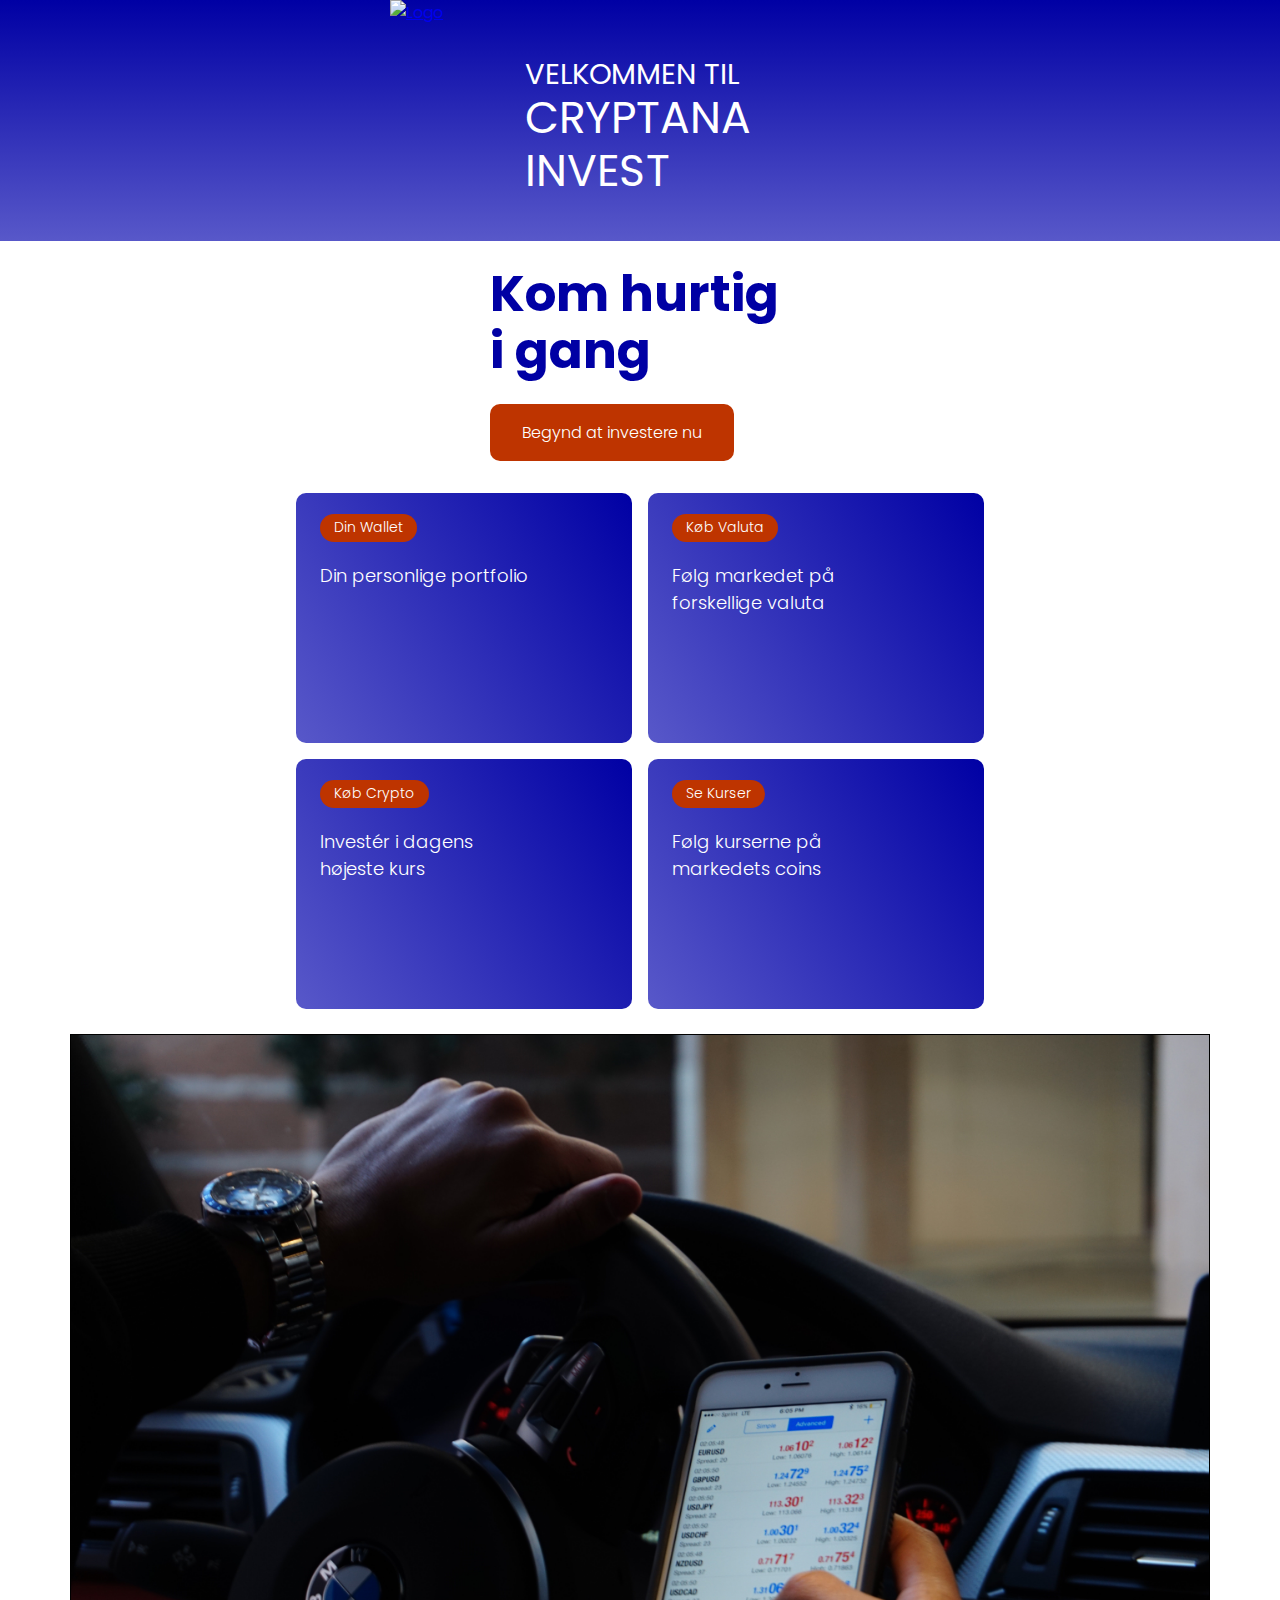
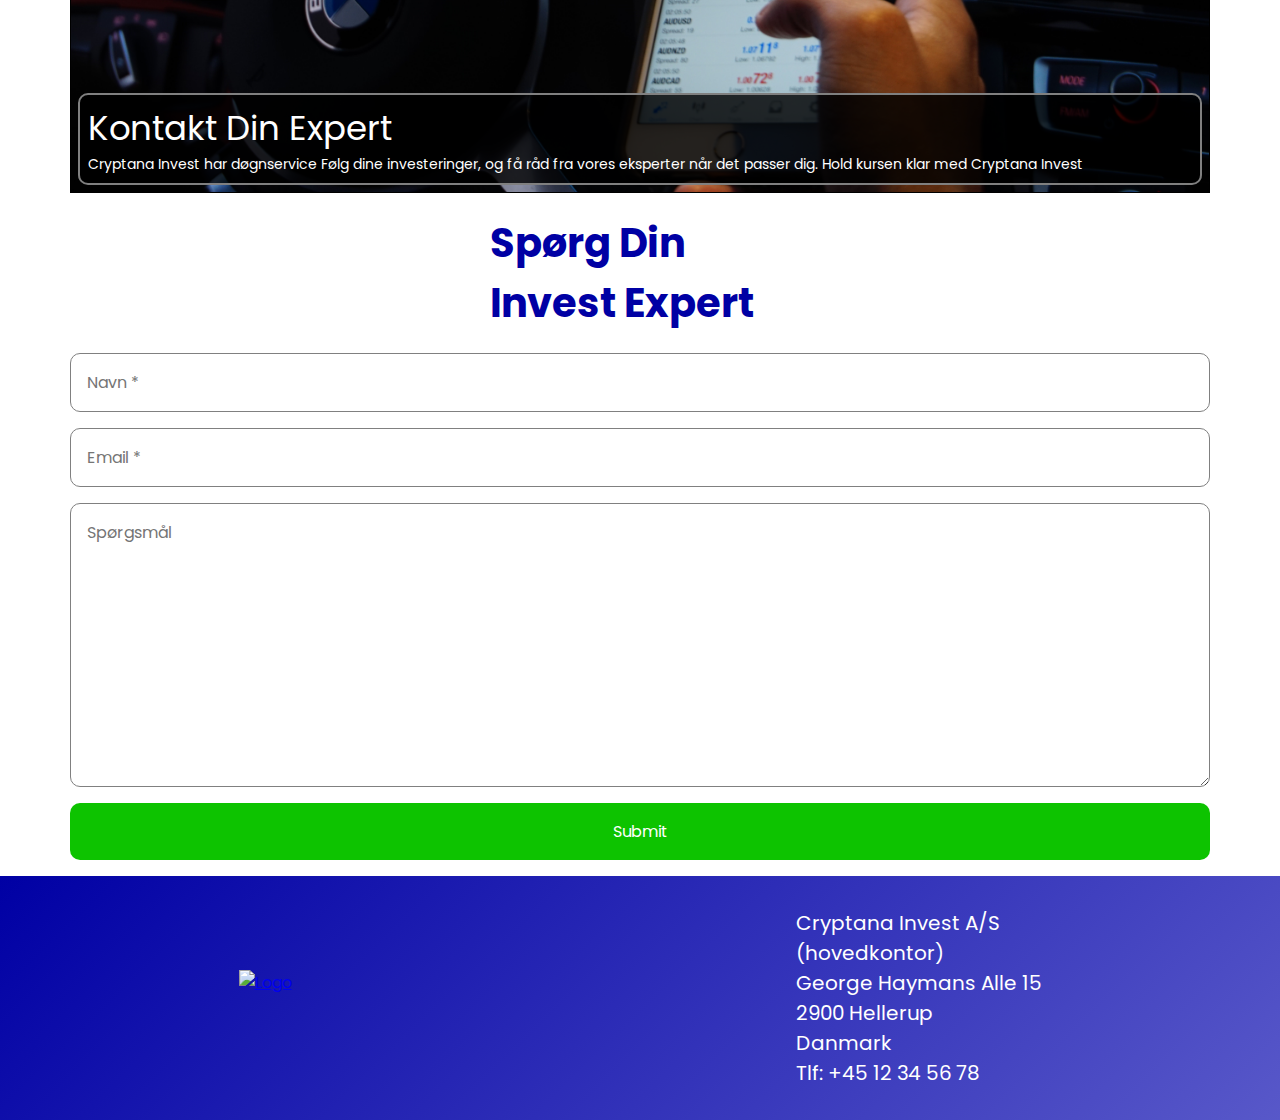
==== index.html @ 78092dc8 "commit" ====
<!DOCTYPE html>
<html lang="en">
<head>
    <meta charset="UTF-8">
    <meta http-equiv="X-UA-Compatible" content="IE=edge">
    <meta name="viewport" content="width=device-width, initial-scale=1.0">
    <link rel="stylesheet" href="styles/style.css">
    <link rel="stylesheet" href="styles/slideshow.css">
    <link rel="stylesheet" href="styles/navigation.css">
    <link rel="stylesheet" href="styles/gallery.css">
    <script src="scripts/slideshow.js" defer></script>
    <script src="scripts/navigation.js" defer></script>
    <script src="https://kit.fontawesome.com/d3366c6752.js" crossorigin="anonymous"></script>
    <title>Cryptana</title>
</head>
<body>
    <header>
        <nav>
            <div id="nav-container"></div>
        </nav>

        <a href="#"><img src="assets/logo-color.png" class="logo" width="100%" alt="Logo"></a>
        
        <div class="text">
            <h2>velkommen til</h2>
            <h1>CRYPTANA INVEST</h1>
        </div>
    </header>
    <main>    
        
        <section class="dashboard">
            <div class="heading">
                <h1 class="title">Kom hurtig i gang</h1>
                <a href="linkpoint.html"><button class="begynd">Begynd at investere nu</button></a>
            </div>
            
            <div class="container">
                <div class="item">
                    <h1><i class="fa-solid fa-wallet"></i></h1>
                    <a href="linkpoint.html"><button>Din Wallet</button></a>
                    <p>Din personlige portfolio</p>
                </div>
                
                <div class="item">
                    <h1><i class="fa-solid fa-euro-sign"></i></h1>
                    <a href="linkpoint.html"><button>Køb Valuta</button></a>
                    <p>Følg markedet på forskellige valuta</p>
                </div>
                
                <div class="item">
                    <h1><i class="fa-solid fa-bitcoin-sign"></i></h1>
                    <a href="linkpoint.html"><button>Køb Crypto</button></a>
                    <p>Investér i dagens højeste kurs</p>
                </div>
                
                <div class="item">
                    <h1><i class="fa-solid fa-arrow-trend-up"></i></h1>
                    <a href="linkpoint.html"><button>Se Kurser</button></a>
                    <p>Følg kurserne på markedets coins</p>
                </div>
            </div>
        </section>
        
        <article>
            <div class="slideshow">
                <img class="mySlides" src="Assets/slider01.jpg" style="width:100%">
                    <!-- <div class="download">
                        <h1>Download Vores App</h1>
                        <p>Følg kurser på dine investeringer. Hold styr på din portfolio</p>
                        <div class="stores">
                            <img src="assets/apple.png" class="apple" alt="Apple App Store" width="100%">
                            <img src="assets/Google.png" class="google" alt="Google Google Play Store" width="100%">
                        </div>
                    </div> -->
                <img class="mySlides" src="Assets/slider02.jpg" style="width:100%">
                    <div class="expert">
                        <h1>Kontakt Din Expert</h1>
                        <p>Cryptana Invest har døgnservice Følg dine investeringer, og få råd fra vores eksperter når det passer dig. Hold kursen klar med Cryptana Invest</p>
                    </div>
                <img class="mySlides" src="Assets/slider03.jpg" style="width:100%">
            </div>
        </article>

        <article class="faq" id="kontakt">
            <h1>Spørg Din Invest Expert</h1>
            <form>
                <input type="text" class="name" placeholder="Navn *" required>
                <input type="email" class="email" placeholder="Email *" required>
                <textarea class="question" cols="30" rows="10" placeholder="Spørgsmål"></textarea>
                <input type="submit" class="send">
            </form>
        </article>
    
    </main>

    <footer>
        <a href="#"><img src="assets/logo-color.png" class="logo" width="100%" alt="Logo"></a>

        <div class="socials">
            <a href="linkpoint.html"><h1><i class="fa-brands fa-instagram"></i></h1></a>
            <a href="linkpoint.html"><h1><i class="fa-brands fa-youtube"></i></h1></a>
            <a href="linkpoint.html"><h1><i class="fa-brands fa-twitter"></i></h1></a>
            <a href="linkpoint.html"><h1><i class="fa-brands fa-facebook"></i></h1></a>
        </div>

        <p>Cryptana Invest A/S <br>(hovedkontor) <br>George Haymans Alle 15 <br>2900 Hellerup <br>Danmark <br>Tlf: +45 12 34 56 78</p>
    </footer>
</body>
</html>
---- styles/style.css ----
@import url('https://fonts.googleapis.com/css2?family=Poppins:wght@100;200;300;400;500;600;700;800;900&display=swap');

*{
margin: 0;
padding: 0;
box-sizing: border-box;
font-family: 'Poppins';
}

html{
font-size: 0.625rem;
}

body{
font-size: 1.6rem;
}



/* ----- MAIN ----- */

main {
    padding: 1.5em;
}

/* MAIN END */



/* ----- HEADER ----- */

header {
    height: auto;
    max-width: 100%;
    background-image: linear-gradient(#0000a4, #5858C9);
    padding: 1.5em;
}

header .logo {
    max-width: 50vw;
    min-height: auto;
}

header .text {
    height: auto;
    margin: 0 auto; 
    max-width: 50vw;
    display: flex;
    flex-direction: column;
    line-height: 1.2;
    margin-top: 1.5em;
}

header h2 {
    text-transform: uppercase;
    color: white;
    font-weight: 400;
    font-size: 2.9rem;
}

header h1 {
    text-transform: uppercase;
    color: white;
    font-weight: 400;
    font-size: 4.4rem;
}

nav {
    max-width: 100%;
    height: auto;
    z-index: 110;
    position: sticky;
    background-color: rgba(0, 0, 0, 0.0);
    top: 1.5em;
}

/* HEADER END */



/* ----- DASHBOARD ----- */

.dashboard {
    background-color: white;
    margin: 0 auto;
    padding: 0;    
    margin-bottom: 25px;
}

.dashboard .title {
    color: #0000A4;
    font-size: 3.5rem;
    margin-top: 0.25em;
    margin-bottom: 0.25em;
    max-width: 210px;
    text-align: left;
    line-height: 1.125;
}

.begynd {
    background-color: #BE3400;
    color: white;
    border: none;
    padding: 1em 2em;
    border-radius: 10px;
    margin-bottom: 2em;
    font-size: 1.3rem;
    font-weight: 300;
}

.begynd:hover {
    cursor: pointer;
    background-color: #a13812;
}

.heading {
    display: grid;
    place-content: center;
}

.item {
    background-image: linear-gradient(236deg, #0000A4, #5858C9);
    border-radius: 10px;
    padding: 1em 1.5em;
    min-height: 250px;
}

.item h1 {
    color: white;
    font-size: 5rem;
    margin-bottom: 5px;
}

.item button {
    background-color: #BE3400;
    border: none;
    border-radius: 25px;
    font-size: 1.4rem;
    color: white;
    padding: 0.25em 1em;
    font-weight: 300;
}

.item a button {
    cursor: pointer;
}

.item a button:hover {
    background-color: #a13812;
}

.item p {
    color: white;
    margin-top: 20px;
    font-size: 1.8rem;
    max-width: 220px;
    font-weight: 300;
}

/* DASHBOARD END */



/* ----- FORM ----- */

.faq h1 {
    color: #0000A4;
    font-size: 3.5rem;
    margin: 0 auto;
    max-width: 250px;
    margin-top: 0.5em;
    margin-bottom: 0.5em;
}

form {
    display: grid;
    gap: 1em;
}

.name, .email, .question, .send {
    border-radius: 10px;
    outline: none;
    border: 1px solid grey;
}

.name, .email {
    padding: 1em;
    font-size: 1.2rem;
}

.question {
    font-size: 1.2rem;
    padding: 1em;
}

.send {
    background-color: #0DC300;
    border: none;
    color: white;
    padding: 1em;
}

.send:hover {
    background-color: #087700;
    cursor: pointer;
}

/* FORM END */



/* ----- FOOTER ----- */

footer {
    height: auto;
    max-width: 100%;
    background-image: linear-gradient(136deg, #0000a4, #5858C9);
    padding: 2em 5em;
    display: grid;
    place-items: center;
    grid-template-areas: 
        'logo'
        'socials'
        'info';
}

footer .logo {
    grid-area: logo;
    margin-bottom: 2em;
    max-width: 50vw;
    min-height: auto;
}

.socials {
    display: flex;
    align-items: center;
    justify-content: center;
    gap: 2em;
    font-size: 2rem;
    color: white;
    margin-bottom: 2em;
    grid-area: socials;
}

.socials a {
    color: white;
    text-decoration: none;
}

.socials a:hover {
    color: black;
}

footer p {
    color: white;
    max-width: 250px;
    font-size: 2rem;

    grid-area: info;
}

/* FOOTER END */




@media (min-width: 600px) {

/* ----- MAIN ----- */

    main {
        padding: 0em;
        max-width: 1140px;
        margin: 0 auto;
    }

    /* MAIN END */


    
/* ----- HEADER ----- */

    header {
        padding: 0 390px;
    }
    
    header .logo {
        max-width: 10vw;
        margin-bottom: 2em;
    }
    
    header .text {
        height: auto;
        margin: 0 auto; 
        max-width: 230px;
    }
    
    header h2 {
        text-transform: uppercase;
        color: white;
        font-weight: 400;
        font-size: 2.9rem;
    }
    
    header h1 {
        text-transform: uppercase;
        color: white;
        font-weight: 400;
        font-size: 4.4rem;
        margin-bottom: 1em;
    }

    /* HEADER END */



/* ----- DASHBOARD ----- */

    .dashboard .title {
        font-size: 5rem;
        margin-top: 0.5em;
        max-width: 300px;
        margin-bottom: 0.5em;
    }
    
    .begynd {
        font-size: 1.6rem;
    }

    /* DASHBOARD END */


    

/* -----  FORM ----- */

    .faq h1 {
        font-size: 4rem;
        max-width: 300px;
    }

    form {
        margin-bottom: 1em;
    }

    .name, .email, .question, .send {
        font-size: 1.6rem;
    }

    /* FORM END */



/* ----- FOOTER ----- */

    footer {
        height: auto;
        max-width: 100%;
        
        padding: 2em 5em;
        display: grid;
        place-content: center;
        grid-gap: 12em;
        grid-template-areas: 
            'logo socials info';
    }
    
    footer .logo {
        grid-area: logo;
        margin-bottom: 2em;
        max-width: 10vw;
        min-height: auto;
    }
    
    .socials {
        display: flex;
        align-items: center;
        justify-content: center;
        gap: 2em;
        font-size: 2rem;
        color: white;
        margin-bottom: 2em;
    
        grid-area: socials;
    }
    
    footer p {
        color: white;
        max-width: 250px;
        font-size: 2rem;
    
        grid-area: info;
    }

    /* FOOTER END */
}
---- styles/slideshow.css ----
.slideshow {
    position: relative;
    width: 100%;
}

.mySlides {
    display: none;
    max-width: 1140px;
    min-height: 336px;
    object-fit: cover;
    position: relative;
    z-index: 30;
    border: 1px solid black;
}

.download {
 display: flex;
 align-items: center;
 flex-direction: column;
 z-index: 40;
 position: absolute;
 top: 0;
 left: 0;
 right: 0;
 bottom: 0;
 color: white;
 margin-top: 1em;
}

.download h1 {
    font-weight: 500;
    font-size: 2.5rem;
}

.download p {
    font-size: 2rem;
    max-width: 250px;
    text-align: left;
}

.apple, .google {
    max-width: 12.5rem;
}

.stores {
    display: flex;
    justify-content: center;
    flex-direction: row;
    gap: 1em;
    margin-top: 1em;
}


.expert {
    border: 2px solid gray;
    z-index: 40;
    position: absolute;
    left: 0;
    right: 0;
    bottom: 0;
    color: white;
    margin: 0.5em;
    padding: 0.5em;
    background-color: rgba(0, 0, 0, 0.8);
    border-radius: 10px;
    height: auto;
}

.expert h1 {
    font-weight: 400;
    font-size: 3.4rem;
}

.expert p {
    font-size: 1.4rem;
    max-width: 100%;
}
---- styles/navigation.css ----
.navigation {
    position: fixed;
    background: rgba(0, 0, 0, 0.9);
    top: 0;
    width: 100%;
    height: 100%;
    display: flex;
    flex-direction: column;
    justify-content: space-evenly;
    left: -100vw;
    transition: left;
    transition-duration: 0.75s;
    z-index: 90;
}

.menus {
    display: flex;
    align-items: center; 
    flex-direction: column;
    gap: 20px;
    text-shadow: 2.5px 2.5px 5px black;
}

.menus a{
    line-height: 80px;
    text-decoration: none;
    color: #eee;
    font-size: 35px;
    display: flex;
    justify-content: center;
    align-content: center;
    text-transform: uppercase;
    font-weight: 600;
    letter-spacing: 10px;
    cursor: default;
}

.menus a:hover {
    /* color: rgb(0, 0, 0); */
    color: #de5216;
    text-shadow: 2.5px 2.5px 5px darkred;
    cursor: pointer;
}

.navigation.active {
    left: 0;
    /* top: 50px; */
}

.navigationHandle {
    font-size: 35px;
    z-index: 100;
    /* color: #000; */
    color: #BE3400;
    transition: text-shadow, color;
    transition-duration: 0.5s;
    display: flex;
    justify-content: flex-end;
    position: sticky;
    top: 0;
}

.navigationHandle:hover {
    /* color: rgb(0, 0, 0); */
    color: #eee;
    text-shadow: 2.5px 2.5px 5px black;
    cursor: pointer;
}
---- styles/gallery.css ----
.container {
    display: grid;
    grid-template-rows: repeat(3, 1fr);
    grid-template-columns: repeat(auto-fit, minmax(336px, 1fr));
    grid-gap: 2em;
}

section {
    padding: 0 90px;
}


@media (min-width: 600px) {
    .container {
        grid-template-rows: 1fr 1fr;
        grid-template-columns: repeat(2, 336px);
        place-content: center;
        grid-gap: 1em;
    }    
}
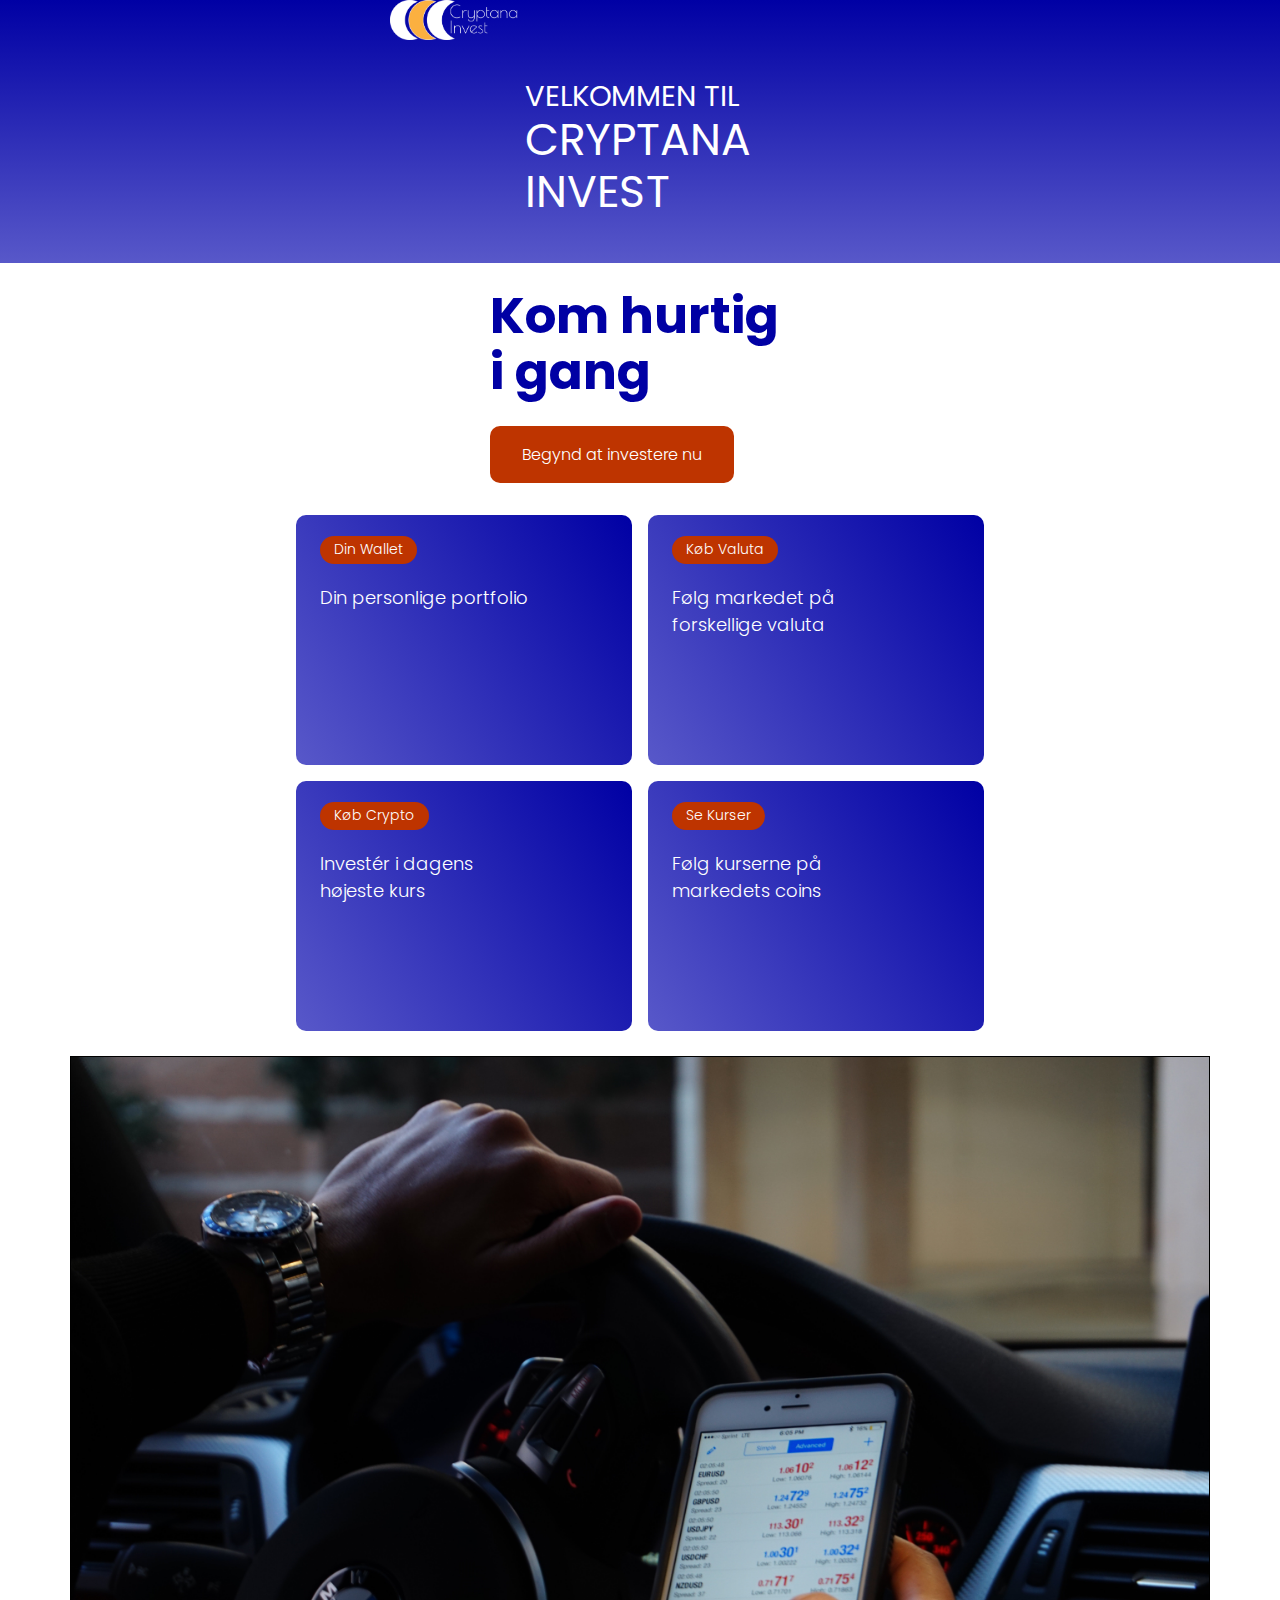
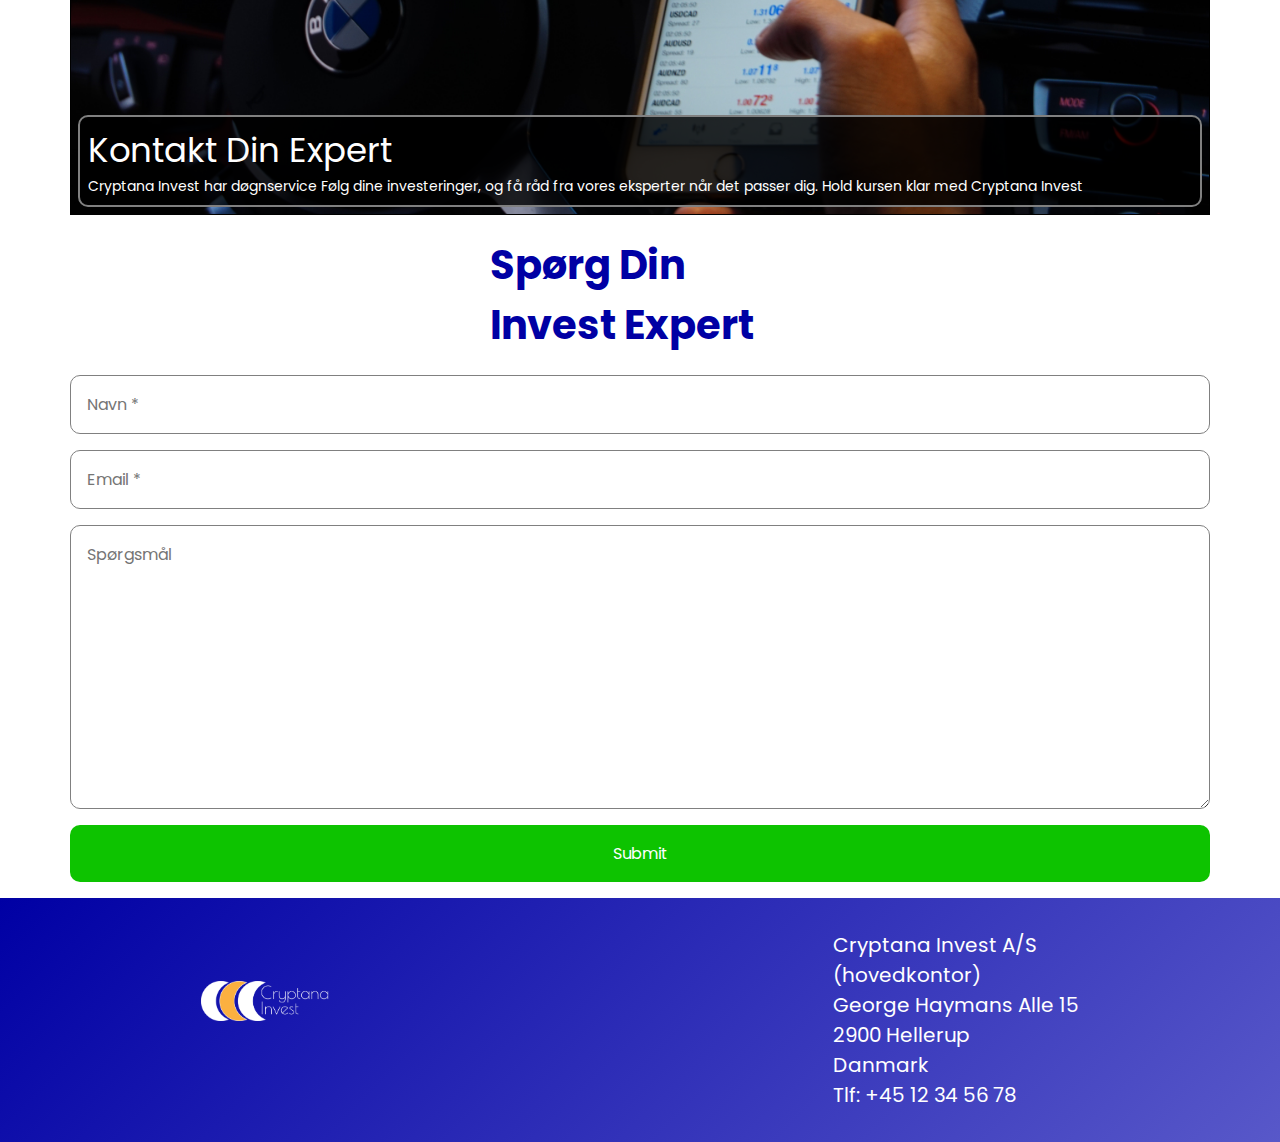
==== commit e43646cb: "f" ====
--- a/index.html
+++ b/index.html
@@ -19,7 +19,7 @@
             <div id="nav-container"></div>
         </nav>
 
-        <a href="#"><img src="assets/logo-color.png" class="logo" width="100%" alt="Logo"></a>
+        <a href="#"><img src="/Assets/logo-color.png" class="logo" width="100%" alt="Logo"></a>
         
         <div class="text">
             <h2>velkommen til</h2>
@@ -94,7 +94,7 @@
     </main>
 
     <footer>
-        <a href="#"><img src="assets/logo-color.png" class="logo" width="100%" alt="Logo"></a>
+        <a href="#"><img src="Assets/logo-color.png" class="logo" width="100%" alt="Logo"></a>
 
         <div class="socials">
             <a href="linkpoint.html"><h1><i class="fa-brands fa-instagram"></i></h1></a>
